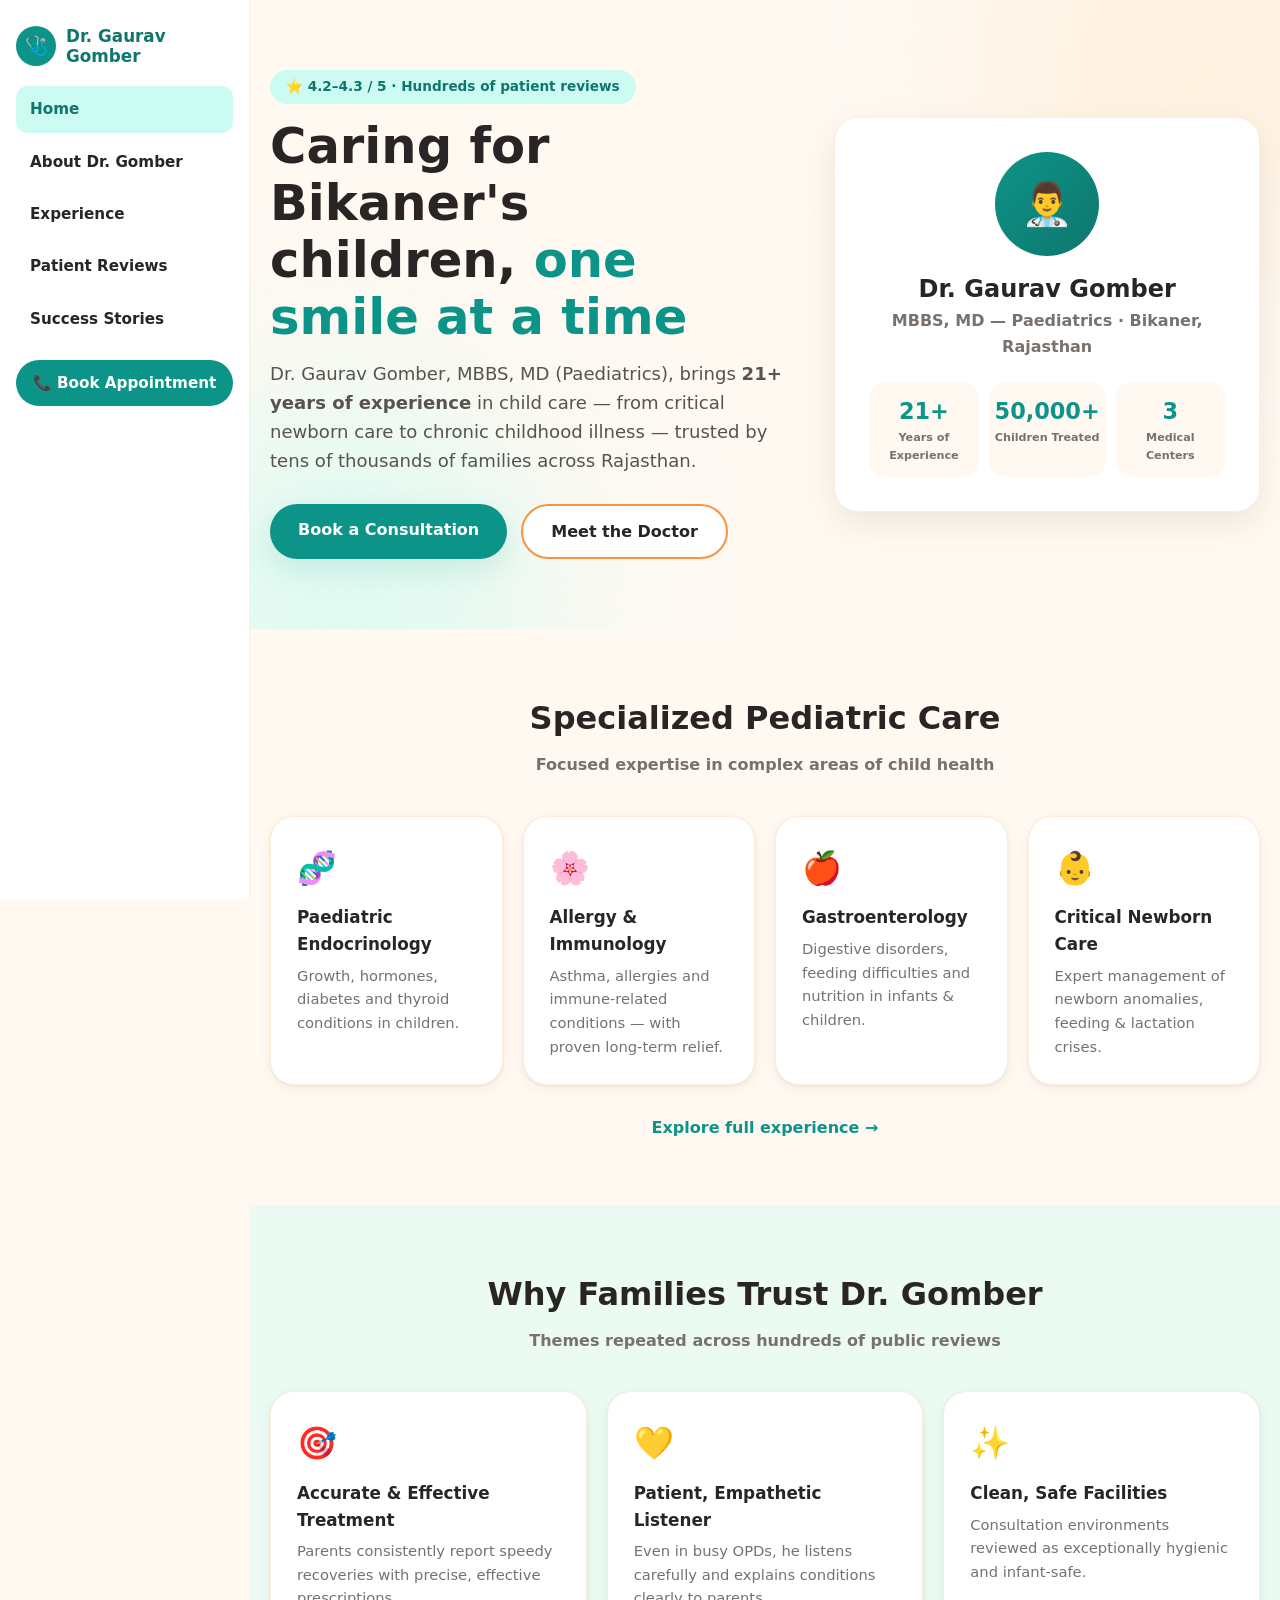
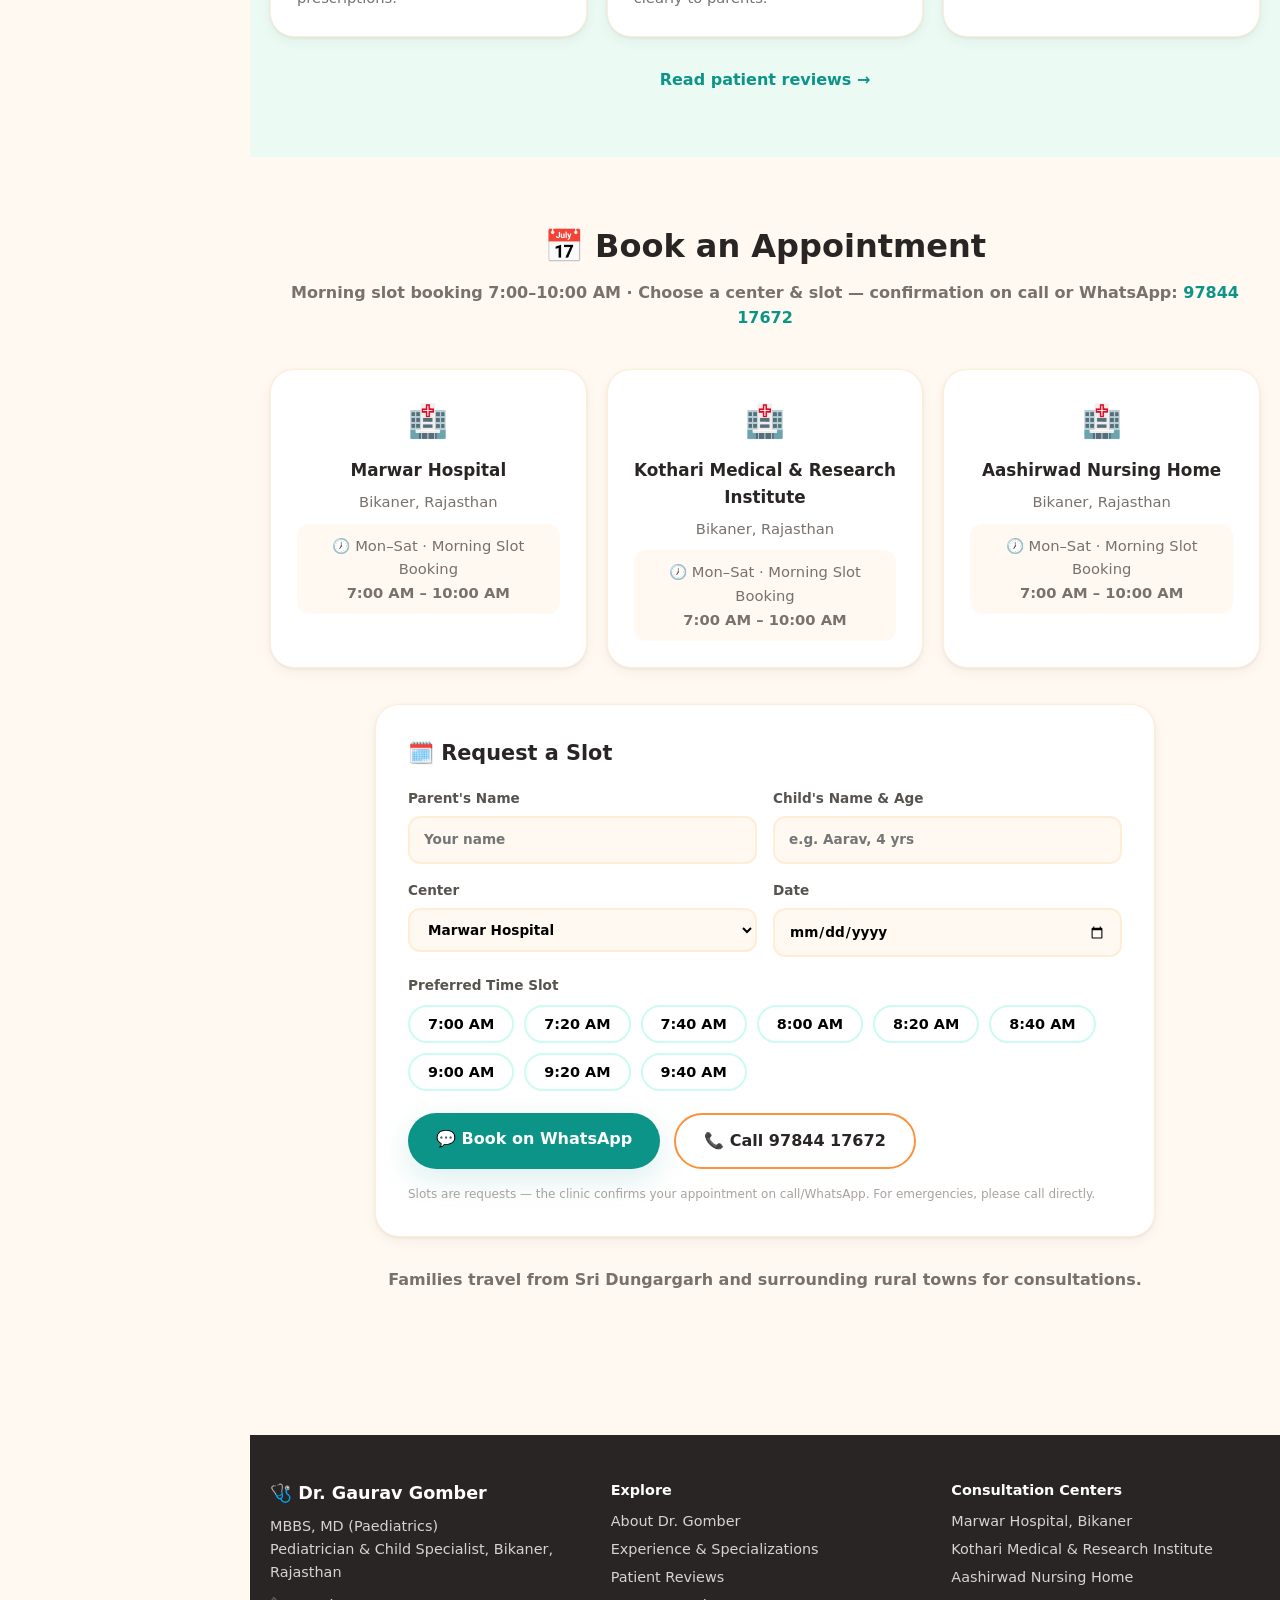
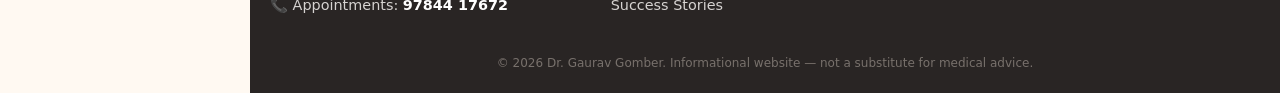
==== index.html @ 045fb01d "Add files via upload" ====
<!DOCTYPE html>
<html lang="en">
<head>
<meta charset="UTF-8">
<meta name="viewport" content="width=device-width, initial-scale=1.0">
<title>Dr. Gaurav Gomber — Pediatrician in Bikaner | MBBS, MD Paediatrics</title>
<meta name="description" content="Dr. Gaurav Gomber — trusted pediatrician in Bikaner with 21+ years of experience in child care, newborn care, pediatric endocrinology, allergy & gastroenterology.">
<style>
/* ============ Dr. Gaurav Gomber — Warm & Friendly Pediatric Theme ============ */
:root{
  --cream:#FFF9F2; --teal:#0D9488; --teal-dark:#0F766E; --teal-light:#CCFBF1;
  --peach:#FB923C; --peach-light:#FFEDD5; --ink:#292524;
  --stone-4:#A8A29E; --stone-5:#78716C; --stone-6:#57534E;
  --amber:#FBBF24; --border:#FFEDD5; --radius:24px;
  --shadow:0 1px 3px rgba(0,0,0,.06),0 4px 14px rgba(0,0,0,.05);
  --shadow-lg:0 10px 30px rgba(13,148,136,.15);
}
*{margin:0;padding:0;box-sizing:border-box}
html{scroll-behavior:smooth}
body{font-family:'Segoe UI',system-ui,-apple-system,Arial,sans-serif;background:var(--cream);color:var(--ink);line-height:1.6;-webkit-font-smoothing:antialiased}
img{max-width:100%}
a{color:inherit;text-decoration:none}
.container{max-width:1100px;margin:0 auto;padding:0 20px}

/* ---- Left Sidebar Nav ---- */
body{padding-left:250px}
.site-header{position:fixed;top:0;left:0;bottom:0;width:250px;z-index:50;background:#fff;border-right:1px solid var(--border);padding:26px 16px;overflow-y:auto}
.nav{display:flex;flex-direction:column;gap:20px}
.brand{display:flex;align-items:center;gap:10px;font-weight:800;font-size:1.05rem;color:var(--teal-dark);line-height:1.2}
.brand-icon{display:grid;place-items:center;flex:none;width:40px;height:40px;border-radius:50%;background:var(--teal);color:#fff;font-size:1.15rem}
.menu-btn{display:none;background:none;border:none;cursor:pointer;padding:8px;border-radius:10px;font-size:1.4rem;color:var(--ink)}
.menu-btn:hover{background:var(--peach-light)}
.nav-menu{display:flex;flex-direction:column;list-style:none;gap:6px;font-weight:700;font-size:.95rem}
.nav-menu a{display:block;padding:11px 14px;border-radius:12px;color:var(--ink)}
.nav-menu a:hover{background:var(--peach-light);color:var(--teal-dark)}
.nav-menu a[aria-current="page"]{background:var(--teal-light);color:var(--teal-dark)}
.nav-cta{background:var(--teal);color:#fff !important;text-align:center;border-radius:999px !important;margin-top:12px}
.nav-cta:hover{background:var(--teal-dark)}
@media(max-width:820px){
  body{padding-left:0}
  .site-header{position:sticky;top:0;left:auto;right:auto;bottom:auto;width:100%;border-right:0;border-bottom:1px solid var(--border);padding:10px 16px;overflow:visible;background:rgba(255,255,255,.97)}
  .nav{flex-direction:row;flex-wrap:wrap;align-items:center;justify-content:space-between;gap:0}
  .menu-btn{display:block}
  .nav-menu{display:none;width:100%;padding:10px 0}
  .nav-menu.open{display:flex}
}

/* ---- Hero ---- */
.hero{position:relative;overflow:hidden;padding:70px 0}
.hero::before,.hero::after{content:"";position:absolute;width:420px;height:420px;border-radius:50%;filter:blur(90px);opacity:.6;z-index:0}
.hero::before{top:-140px;right:-120px;background:var(--peach-light)}
.hero::after{bottom:-180px;left:-120px;background:var(--teal-light)}
.hero .container{position:relative;z-index:1}
.hero-grid{display:grid;grid-template-columns:1.1fr .9fr;gap:44px;align-items:center}
@media(max-width:820px){.hero-grid{grid-template-columns:1fr}.hero{padding:44px 0}}
.hero h1{font-size:clamp(2rem,5vw,3.1rem);font-weight:900;line-height:1.15;margin:14px 0}
.hero p.lead{font-size:1.13rem;color:var(--stone-6);margin-bottom:28px}
.accent{color:var(--teal)}
.badge{display:inline-block;padding:6px 16px;border-radius:999px;font-weight:700;font-size:.85rem}
.badge-teal{background:var(--teal-light);color:var(--teal-dark)}
.badge-peach{background:var(--peach-light);color:#C2540A}
.center{text-align:center}

/* ---- Buttons ---- */
.btn{display:inline-block;padding:13px 28px;border-radius:999px;font-weight:700;font-size:1rem;cursor:pointer;transition:.2s}
.btn-primary{background:var(--teal);color:#fff;box-shadow:var(--shadow-lg)}
.btn-primary:hover{background:var(--teal-dark)}
.btn-outline{background:#fff;border:2px solid var(--peach);color:var(--ink)}
.btn-outline:hover{background:var(--peach-light)}
.btn-row{display:flex;gap:14px;flex-wrap:wrap}

/* ---- Cards & Grids ---- */
.card{background:#fff;border:1px solid var(--border);border-radius:var(--radius);padding:26px;box-shadow:var(--shadow)}
.card:hover{box-shadow:0 6px 22px rgba(0,0,0,.08)}
.card .icon{font-size:2rem;margin-bottom:10px}
.card h3{font-weight:800;margin-bottom:6px;font-size:1.05rem}
.card p{font-size:.92rem;color:var(--stone-5)}
.grid{display:grid;gap:20px}
.grid-2{grid-template-columns:repeat(2,1fr)}
.grid-3{grid-template-columns:repeat(3,1fr)}
.grid-4{grid-template-columns:repeat(4,1fr)}
@media(max-width:900px){.grid-4{grid-template-columns:repeat(2,1fr)}.grid-3{grid-template-columns:1fr}.grid-2{grid-template-columns:1fr}}
@media(max-width:520px){.grid-4{grid-template-columns:1fr}}

/* ---- Sections ---- */
.section{padding:64px 0}
.section-alt{background:rgba(204,251,241,.4)}
.section h2{font-size:2rem;font-weight:900;text-align:center;margin-bottom:8px}
.section .sub{text-align:center;color:var(--stone-5);font-weight:600;margin-bottom:38px}
.link-more{display:block;text-align:center;margin-top:30px;font-weight:700;color:var(--teal)}
.link-more:hover{text-decoration:underline}

/* ---- Stats ---- */
.stats{display:grid;grid-template-columns:repeat(4,1fr);gap:16px;text-align:center}
@media(max-width:700px){.stats{grid-template-columns:repeat(2,1fr)}}
.stat{background:#fff;border:1px solid var(--border);border-radius:var(--radius);padding:22px;box-shadow:var(--shadow)}
.stat .num{font-size:1.9rem;font-weight:900;color:var(--teal)}
.stat .lbl{font-size:.82rem;font-weight:700;color:var(--stone-5);margin-top:4px}

/* ---- Profile card ---- */
.profile-card{background:#fff;border-radius:var(--radius);border:1px solid var(--border);box-shadow:0 12px 34px rgba(0,0,0,.08);padding:34px}
.avatar{width:104px;height:104px;border-radius:50%;background:linear-gradient(135deg,var(--teal),var(--teal-dark));display:grid;place-items:center;font-size:2.6rem;color:#fff;margin:0 auto 14px}
.profile-card h2,.profile-card h3{text-align:center;font-weight:800}
.profile-sub{text-align:center;color:var(--stone-5);font-weight:600;margin-bottom:22px}
.mini-stats{display:grid;grid-template-columns:repeat(3,1fr);gap:10px;text-align:center}
.mini-stats>div{background:var(--cream);border-radius:16px;padding:12px 6px}
.mini-stats .num{font-size:1.4rem;font-weight:900;color:var(--teal)}
.mini-stats .lbl{font-size:.7rem;font-weight:700;color:var(--stone-5)}
.fact-list{list-style:none;font-size:.92rem}
.fact-list li{display:flex;gap:10px;margin-bottom:12px}

/* ---- Timeline ---- */
.timeline{list-style:none;position:relative;margin-left:18px;border-left:4px solid var(--teal-light)}
.timeline li{position:relative;padding:0 0 36px 34px}
.timeline li:last-child{padding-bottom:0}
.tl-dot{position:absolute;left:-20px;top:0;width:36px;height:36px;border-radius:50%;background:var(--teal);color:#fff;display:grid;place-items:center;font-size:.95rem}
.timeline h3{font-weight:800;font-size:1.1rem;margin-bottom:4px}
.timeline p{color:var(--stone-6);font-size:.95rem}

/* ---- Reviews ---- */
.rating-box{display:inline-block;background:#fff;border:1px solid var(--border);border-radius:var(--radius);box-shadow:0 12px 34px rgba(0,0,0,.08);padding:34px 48px}
.rating-box .big{font-size:3.6rem;font-weight:900;color:var(--teal);line-height:1}
.stars{color:var(--amber);font-size:1.5rem;letter-spacing:3px;margin:8px 0}
.stars .off{color:#D6D3D1}
blockquote.review{background:#fff;border-radius:var(--radius);box-shadow:var(--shadow);padding:24px;display:flex;flex-direction:column;border:1px solid var(--border)}
blockquote.review .stars{font-size:1rem;margin:0 0 8px}
blockquote.review p{font-size:.92rem;color:var(--stone-6);flex:1}
blockquote.review footer{margin-top:14px;font-size:.85rem;font-weight:700;color:var(--stone-5)}
.note{font-size:.75rem;color:var(--stone-4);text-align:center;margin-top:26px}

/* ---- Story cards ---- */
.story{background:#fff;border:1px solid var(--border);border-radius:var(--radius);box-shadow:var(--shadow);overflow:hidden;display:grid;grid-template-columns:1fr 2fr;margin-bottom:28px}
.story.flip{grid-template-columns:2fr 1fr}
@media(max-width:760px){.story,.story.flip{grid-template-columns:1fr}}
.story-visual{display:grid;place-items:center;padding:36px;text-align:center;font-weight:900}
.story-visual .big-icon{font-size:3.6rem;display:block;margin-bottom:8px}
.bg-teal-soft{background:rgba(204,251,241,.65);color:var(--teal-dark)}
.bg-peach-soft{background:var(--peach-light);color:#C2540A}
.story-body{padding:32px}
.story-body h2{font-size:1.5rem;font-weight:900;margin-bottom:12px;text-align:left}
.story-body p{color:var(--stone-6);margin-bottom:14px}
.outcome{background:var(--cream);border-radius:16px;padding:14px 18px;font-size:.9rem;font-weight:700;color:var(--teal-dark);margin-bottom:0}

/* ---- Prose blocks (About) ---- */
.prose-card{background:#fff;border:1px solid var(--border);border-radius:var(--radius);box-shadow:var(--shadow);padding:32px;margin-bottom:22px}
.prose-card h3{font-size:1.4rem;font-weight:900;margin-bottom:10px}
.prose-card p{color:var(--stone-6);margin-bottom:10px}
.prose-card p:last-child{margin-bottom:0}
.about-grid{display:grid;grid-template-columns:1fr 2fr;gap:30px;align-items:start}
@media(max-width:820px){.about-grid{grid-template-columns:1fr}}

/* ---- Footer ---- */
.site-footer{background:var(--ink);color:#D6D3D1;padding:44px 0 20px;margin-top:40px}
.footer-grid{display:grid;grid-template-columns:repeat(3,1fr);gap:32px;font-size:.9rem}
@media(max-width:760px){.footer-grid{grid-template-columns:1fr}}
.site-footer .ft-title{font-weight:800;color:#fff;font-size:1.1rem;margin-bottom:8px}
.site-footer .ft-head{font-weight:700;color:#fff;margin-bottom:8px}
.site-footer ul{list-style:none}
.site-footer li{margin-bottom:5px}
.site-footer a:hover{color:#fff}
.copyright{text-align:center;color:#78716C;font-size:.75rem;margin-top:32px}


/* ---- Booking ---- */
.booking-box{background:#fff;border:1px solid var(--border);border-radius:var(--radius);box-shadow:var(--shadow);padding:32px;max-width:780px;margin:0 auto}
.booking-box h3{font-size:1.3rem;font-weight:900;margin-bottom:18px}
.form-grid{display:grid;grid-template-columns:1fr 1fr;gap:16px}
@media(max-width:600px){.form-grid{grid-template-columns:1fr}}
.form-grid label{font-weight:700;font-size:.85rem;color:var(--stone-6);display:flex;flex-direction:column;gap:6px}
.form-grid input,.form-grid select{padding:11px 14px;border:2px solid var(--border);border-radius:12px;font:inherit;background:var(--cream)}
.form-grid input:focus,.form-grid select:focus{outline:none;border-color:var(--teal)}
.slot-label{font-weight:700;font-size:.85rem;color:var(--stone-6);margin:18px 0 8px}
.slot-chips{display:flex;flex-wrap:wrap;gap:10px}
.chip{padding:9px 18px;border-radius:999px;border:2px solid var(--teal-light);background:#fff;font-weight:700;cursor:pointer;font-family:inherit;font-size:.9rem}
.chip:hover{border-color:var(--teal)}
.chip.on{background:var(--teal);border-color:var(--teal);color:#fff}
.slot-times{margin-top:10px;background:var(--cream);border-radius:12px;padding:10px;font-size:.85rem}
</style>
</head>
<body>

<header class="site-header">
  <nav class="nav" aria-label="Main navigation">
    <a href="index.html" class="brand"><span class="brand-icon" aria-hidden="true">🩺</span>Dr. Gaurav Gomber</a>
    <button id="menuBtn" class="menu-btn" aria-label="Toggle menu" aria-expanded="false" aria-controls="navMenu">☰</button>
    <ul id="navMenu" class="nav-menu">
      <li><a href="index.html" aria-current="page">Home</a></li>
      <li><a href="about.html">About Dr. Gomber</a></li>
      <li><a href="experience.html">Experience</a></li>
      <li><a href="reviews.html">Patient Reviews</a></li>
      <li><a href="stories.html">Success Stories</a></li>
      <li><a href="#visit" class="nav-cta">📞 Book Appointment</a></li>
    </ul>
  </nav>
</header>

<section class="hero">
  <div class="container hero-grid">
    <div>
      <span class="badge badge-teal">⭐ 4.2–4.3 / 5 · Hundreds of patient reviews</span>
      <h1>Caring for Bikaner's children, <span class="accent">one smile at a time</span></h1>
      <p class="lead">Dr. Gaurav Gomber, MBBS, MD (Paediatrics), brings <strong>21+ years of experience</strong> in child care — from critical newborn care to chronic childhood illness — trusted by tens of thousands of families across Rajasthan.</p>
      <div class="btn-row">
        <a href="#visit" class="btn btn-primary">Book a Consultation</a>
        <a href="about.html" class="btn btn-outline">Meet the Doctor</a>
      </div>
    </div>
    <div class="profile-card">
      <div class="avatar" role="img" aria-label="Doctor icon">👨‍⚕️</div>
      <h2>Dr. Gaurav Gomber</h2>
      <p class="profile-sub">MBBS, MD — Paediatrics · Bikaner, Rajasthan</p>
      <div class="mini-stats">
        <div><div class="num">21+</div><div class="lbl">Years of Experience</div></div>
        <div><div class="num">50,000+</div><div class="lbl">Children Treated</div></div>
        <div><div class="num">3</div><div class="lbl">Medical Centers</div></div>
      </div>
    </div>
  </div>
</section>

<section class="section">
  <div class="container">
    <h2>Specialized Pediatric Care</h2>
    <p class="sub">Focused expertise in complex areas of child health</p>
    <div class="grid grid-4">
      <article class="card"><div class="icon" aria-hidden="true">🧬</div><h3>Paediatric Endocrinology</h3><p>Growth, hormones, diabetes and thyroid conditions in children.</p></article>
      <article class="card"><div class="icon" aria-hidden="true">🌸</div><h3>Allergy & Immunology</h3><p>Asthma, allergies and immune-related conditions — with proven long-term relief.</p></article>
      <article class="card"><div class="icon" aria-hidden="true">🍎</div><h3>Gastroenterology</h3><p>Digestive disorders, feeding difficulties and nutrition in infants & children.</p></article>
      <article class="card"><div class="icon" aria-hidden="true">👶</div><h3>Critical Newborn Care</h3><p>Expert management of newborn anomalies, feeding & lactation crises.</p></article>
    </div>
    <a href="experience.html" class="link-more">Explore full experience →</a>
  </div>
</section>

<section class="section section-alt">
  <div class="container">
    <h2>Why Families Trust Dr. Gomber</h2>
    <p class="sub">Themes repeated across hundreds of public reviews</p>
    <div class="grid grid-3">
      <div class="card"><div class="icon" aria-hidden="true">🎯</div><h3>Accurate & Effective Treatment</h3><p>Parents consistently report speedy recoveries with precise, effective prescriptions.</p></div>
      <div class="card"><div class="icon" aria-hidden="true">💛</div><h3>Patient, Empathetic Listener</h3><p>Even in busy OPDs, he listens carefully and explains conditions clearly to parents.</p></div>
      <div class="card"><div class="icon" aria-hidden="true">✨</div><h3>Clean, Safe Facilities</h3><p>Consultation environments reviewed as exceptionally hygienic and infant-safe.</p></div>
    </div>
    <a href="reviews.html" class="link-more">Read patient reviews →</a>
  </div>
</section>

<section id="visit" class="section">
  <div class="container">
    <h2>📅 Book an Appointment</h2>
    <p class="sub">Morning slot booking 7:00–10:00 AM · Choose a center & slot — confirmation on call or WhatsApp: <a href="tel:+919784417672" style="color:var(--teal);font-weight:800">97844 17672</a></p>

    <div class="grid grid-3" style="margin-bottom:36px">
      <article class="card center">
        <div class="icon" aria-hidden="true">🏥</div>
        <h3>Marwar Hospital</h3>
        <p>Bikaner, Rajasthan</p>
        <p class="slot-times">🕖 Mon–Sat · Morning Slot Booking<br><strong>7:00 AM – 10:00 AM</strong></p>
      </article>
      <article class="card center">
        <div class="icon" aria-hidden="true">🏥</div>
        <h3>Kothari Medical & Research Institute</h3>
        <p>Bikaner, Rajasthan</p>
        <p class="slot-times">🕖 Mon–Sat · Morning Slot Booking<br><strong>7:00 AM – 10:00 AM</strong></p>
      </article>
      <article class="card center">
        <div class="icon" aria-hidden="true">🏥</div>
        <h3>Aashirwad Nursing Home</h3>
        <p>Bikaner, Rajasthan</p>
        <p class="slot-times">🕖 Mon–Sat · Morning Slot Booking<br><strong>7:00 AM – 10:00 AM</strong></p>
      </article>
    </div>

    <div class="booking-box">
      <h3>🗓️ Request a Slot</h3>
      <form id="bookForm" onsubmit="return false">
        <div class="form-grid">
          <label>Parent's Name<input type="text" id="bName" placeholder="Your name" autocomplete="name"></label>
          <label>Child's Name & Age<input type="text" id="bChild" placeholder="e.g. Aarav, 4 yrs"></label>
          <label>Center
            <select id="bCenter">
              <option>Marwar Hospital</option>
              <option>Kothari Medical & Research Institute</option>
              <option>Aashirwad Nursing Home</option>
            </select>
          </label>
          <label>Date<input type="date" id="bDate"></label>
        </div>
        <p class="slot-label">Preferred Time Slot</p>
        <div id="slotWrap" class="slot-chips" role="group" aria-label="Available time slots"></div>
        <div class="btn-row" style="margin-top:22px">
          <a id="waBtn" class="btn btn-primary" href="https://wa.me/919784417672" target="_blank" rel="noopener">💬 Book on WhatsApp</a>
          <a class="btn btn-outline" href="tel:+919784417672">📞 Call 97844 17672</a>
        </div>
        <p class="note" style="text-align:left;margin-top:16px">Slots are requests — the clinic confirms your appointment on call/WhatsApp. For emergencies, please call directly.</p>
      </form>
    </div>

    <p class="sub" style="margin-top:30px">Families travel from Sri Dungargarh and surrounding rural towns for consultations.</p>
  </div>
</section>

<footer class="site-footer">
  <div class="container footer-grid">
    <div>
      <p class="ft-title">🩺 Dr. Gaurav Gomber</p>
      <p>MBBS, MD (Paediatrics)<br>Pediatrician & Child Specialist, Bikaner, Rajasthan</p>
      <p style="margin-top:10px">📞 Appointments: <a href="tel:+919784417672" style="color:#fff;font-weight:700">97844 17672</a></p>
    </div>
    <nav aria-label="Footer">
      <p class="ft-head">Explore</p>
      <ul>
        <li><a href="about.html">About Dr. Gomber</a></li>
        <li><a href="experience.html">Experience & Specializations</a></li>
        <li><a href="reviews.html">Patient Reviews</a></li>
        <li><a href="stories.html">Success Stories</a></li>
      </ul>
    </nav>
    <div>
      <p class="ft-head">Consultation Centers</p>
      <ul>
        <li>Marwar Hospital, Bikaner</li>
        <li>Kothari Medical & Research Institute</li>
        <li>Aashirwad Nursing Home</li>
      </ul>
    </div>
  </div>
  <p class="copyright">© 2026 Dr. Gaurav Gomber. Informational website — not a substitute for medical advice.</p>
</footer>

<script>
var btn=document.getElementById('menuBtn'),menu=document.getElementById('navMenu');
btn.addEventListener('click',function(){var open=menu.classList.toggle('open');btn.setAttribute('aria-expanded',open);});
</script>
<script>
var SLOTS={
 'Marwar Hospital':['7:00 AM','7:20 AM','7:40 AM','8:00 AM','8:20 AM','8:40 AM','9:00 AM','9:20 AM','9:40 AM'],
 'Kothari Medical & Research Institute':['7:00 AM','7:20 AM','7:40 AM','8:00 AM','8:20 AM','8:40 AM','9:00 AM','9:20 AM','9:40 AM'],
 'Aashirwad Nursing Home':['7:00 AM','7:20 AM','7:40 AM','8:00 AM','8:20 AM','8:40 AM','9:00 AM','9:20 AM','9:40 AM']
};
var selSlot='';
function renderSlots(){
  var c=document.getElementById('bCenter').value,w=document.getElementById('slotWrap');
  w.innerHTML='';selSlot='';
  SLOTS[c].forEach(function(t){
    var b=document.createElement('button');b.type='button';b.className='chip';b.textContent=t;
    b.onclick=function(){selSlot=t;Array.prototype.forEach.call(w.children,function(x){x.classList.remove('on')});b.classList.add('on');updWA();};
    w.appendChild(b);
  });
  updWA();
}
function updWA(){
  var n=document.getElementById('bName').value||'-',ch=document.getElementById('bChild').value||'-',
      c=document.getElementById('bCenter').value,d=document.getElementById('bDate').value||'-';
  var msg='Namaste, I want to book an appointment with Dr. Gaurav Gomber.\nParent: '+n+'\nChild: '+ch+'\nCenter: '+c+'\nDate: '+d+'\nPreferred Slot: '+(selSlot||'-');
  document.getElementById('waBtn').href='https://wa.me/919784417672?text='+encodeURIComponent(msg);
}
['bName','bChild','bDate'].forEach(function(i){document.getElementById(i).addEventListener('input',updWA)});
document.getElementById('bCenter').addEventListener('change',renderSlots);
document.getElementById('bDate').min=new Date().toISOString().split('T')[0];
renderSlots();
</script>
</body>
</html>
                                                                                                                                                                                                                                                                                                                                                                                                                                                                                                                                                                                                                                                                                                                                                                                                                                                                                                                                                                                                                                                                                                                                                                                                                                                                                                                                                                                                                                                                                                                                                                                                                                                                                                                                                                                                                                                                                                                                                                                                                                                                                                                                                                                                                                                                                                                                                                                                                                                                                                                                                                                                                                                                                                                                                                                                                                                                                                                                                                                                                                                                                                                                                                                                                                                                                                                                                                                                                                                                                                                                                                                                                                                                                                                                                                                                                                                                                                                                                                                                                                                                                                                                                                                                                                                                                                                                                                                                                                                                                                                                                                                                                                                                                                                                                                                                                                                                                                                                                                                                                                                                                                                                                                 
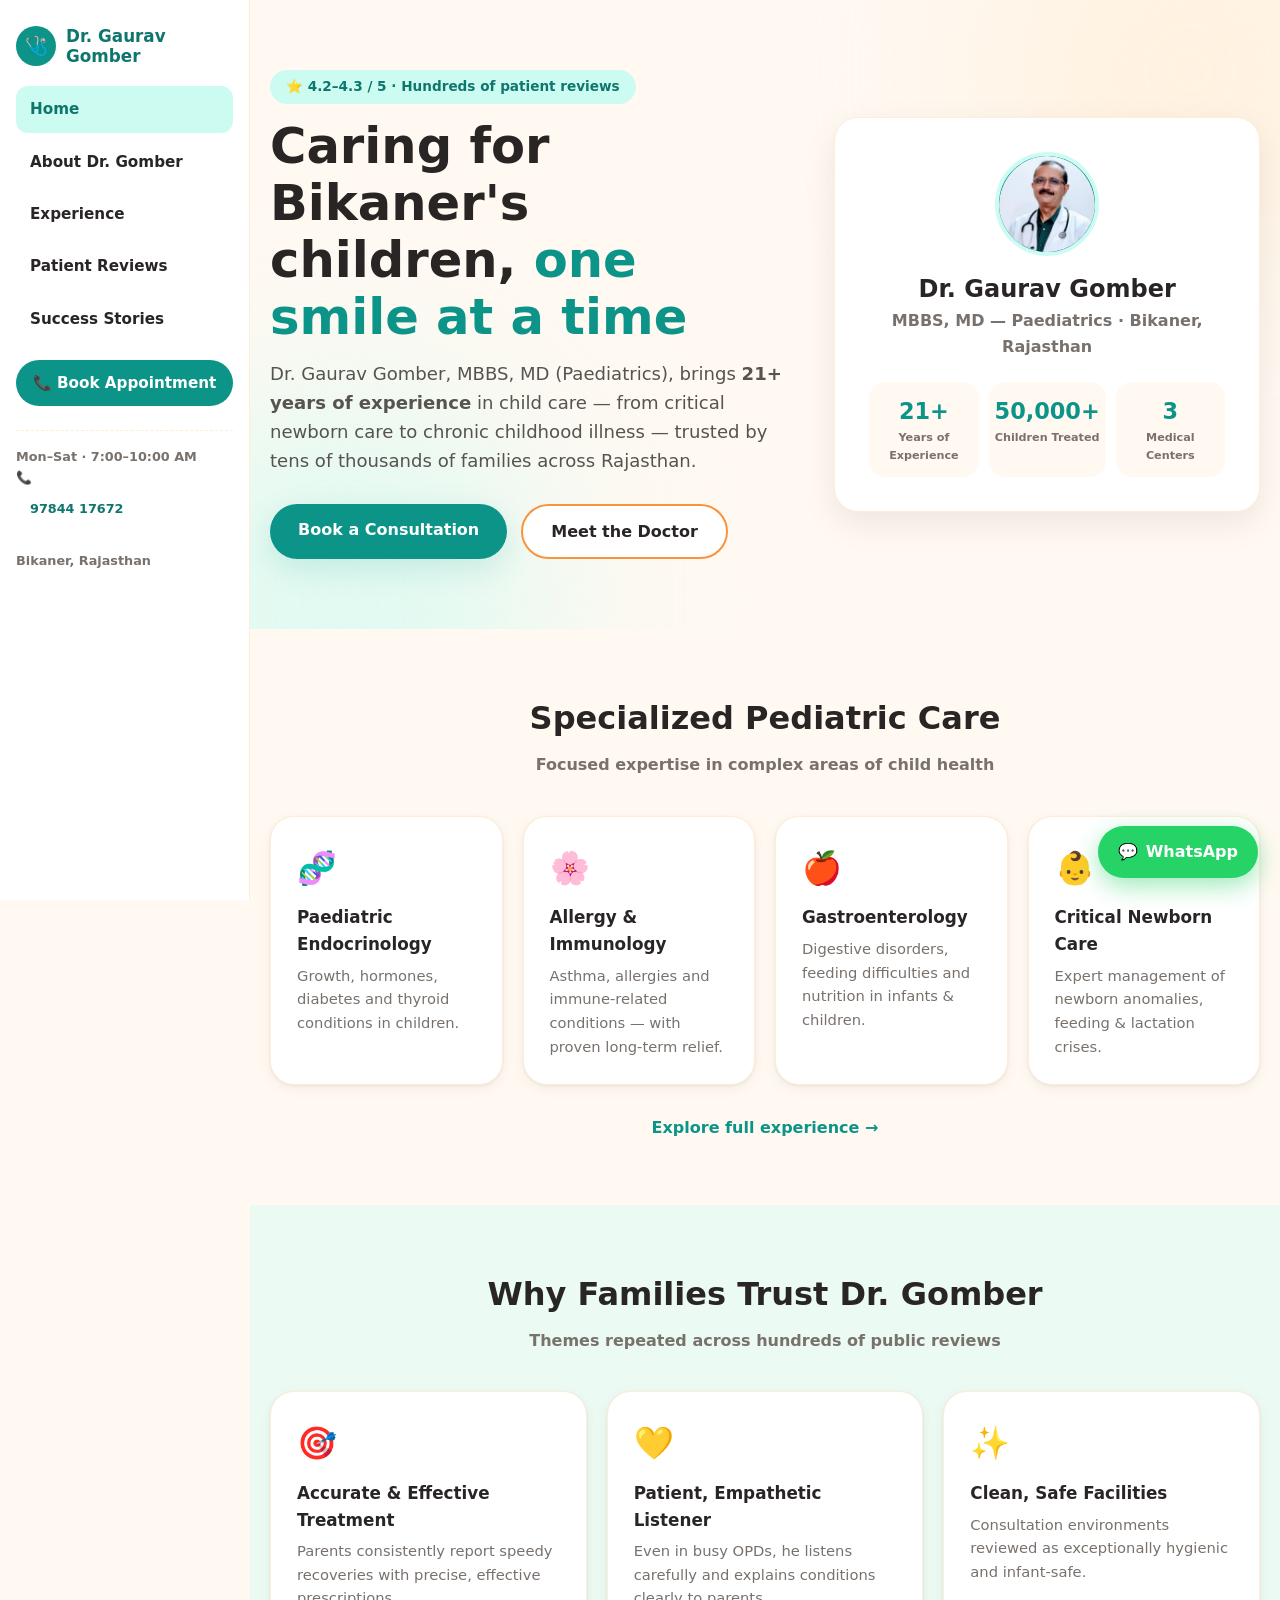
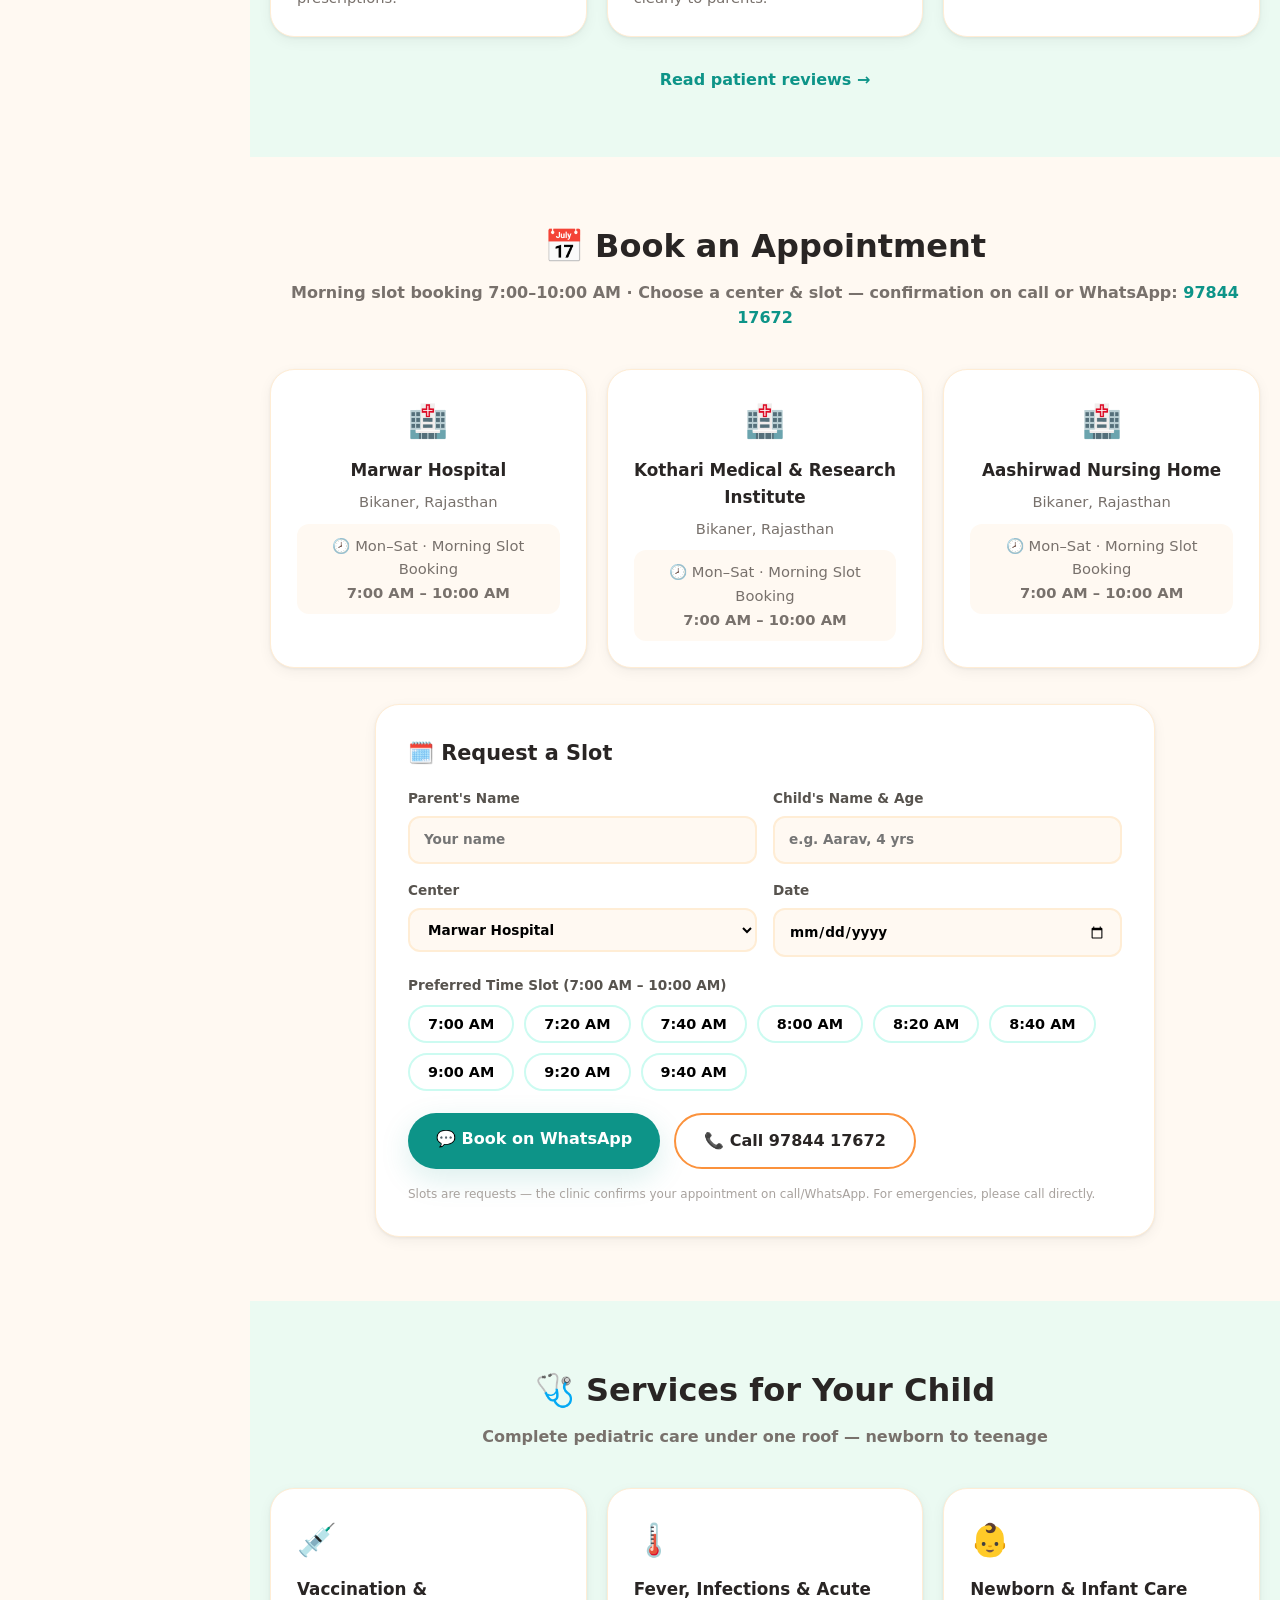
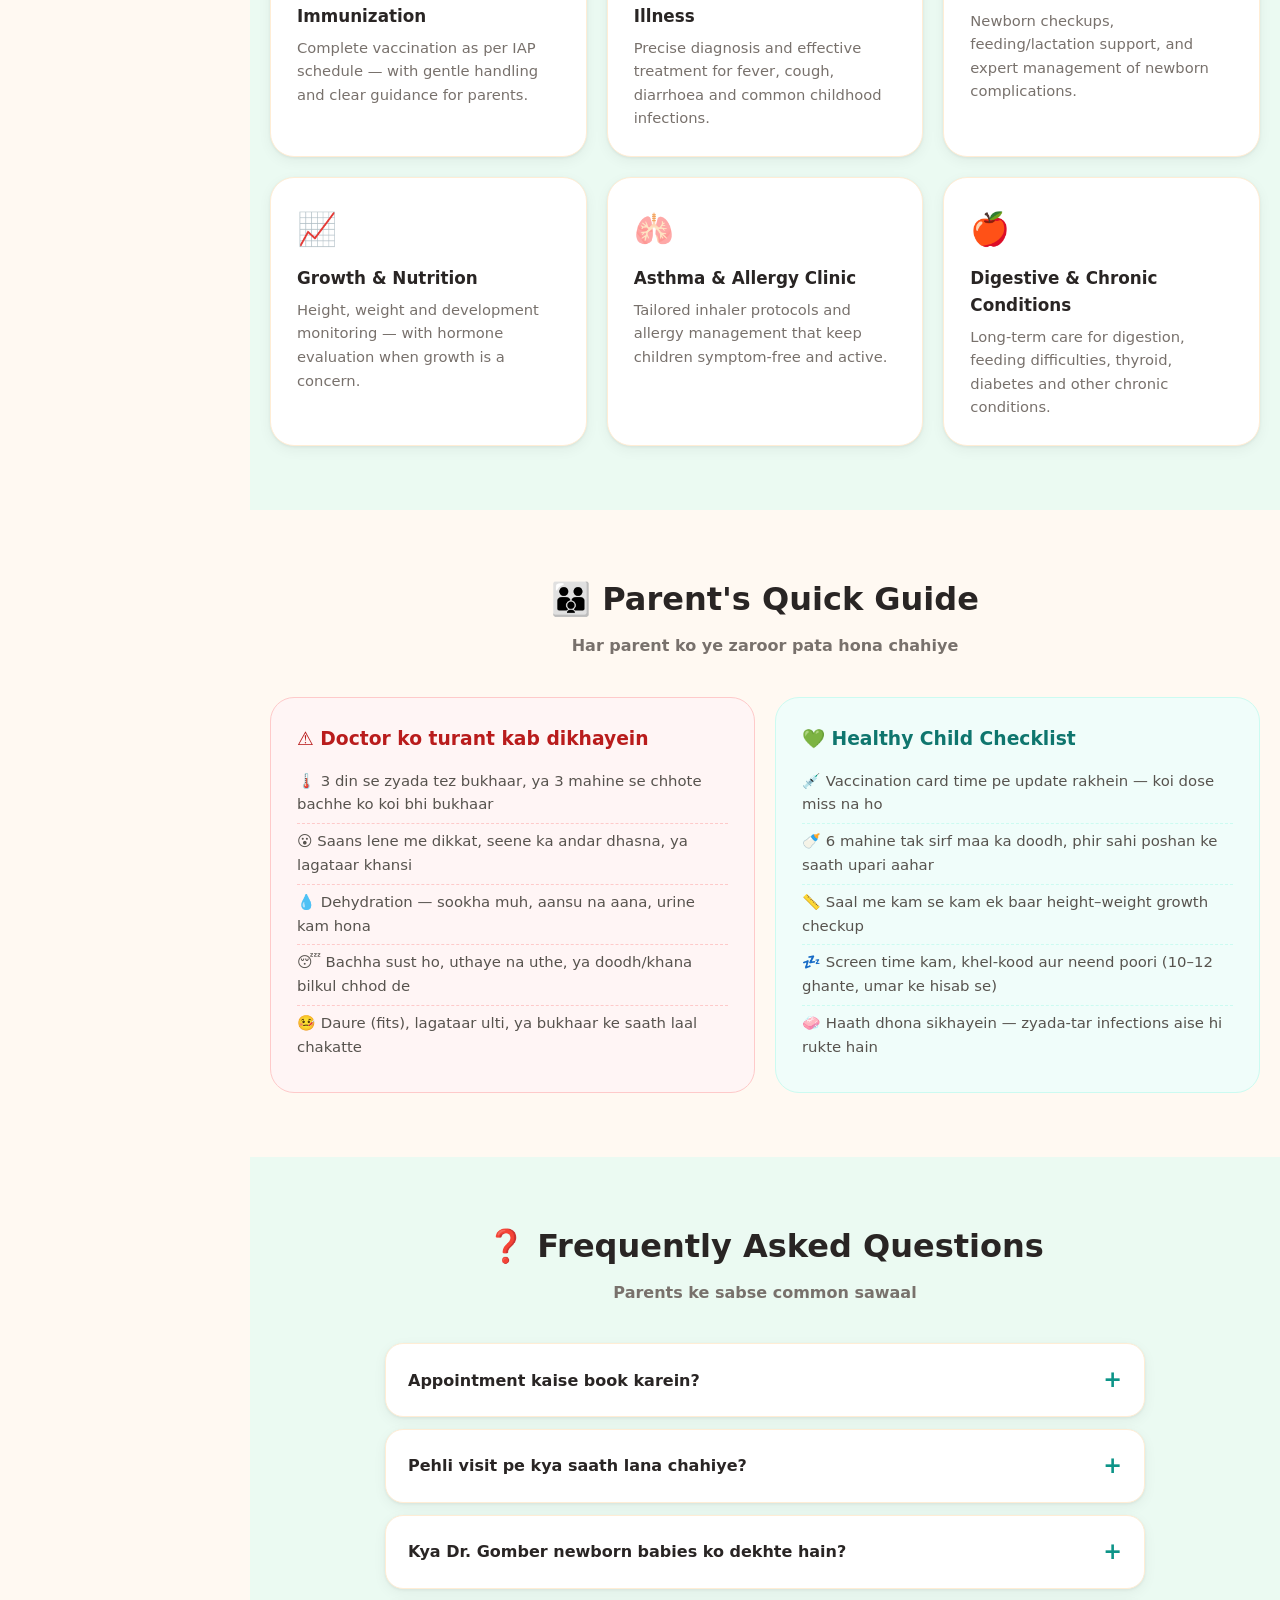
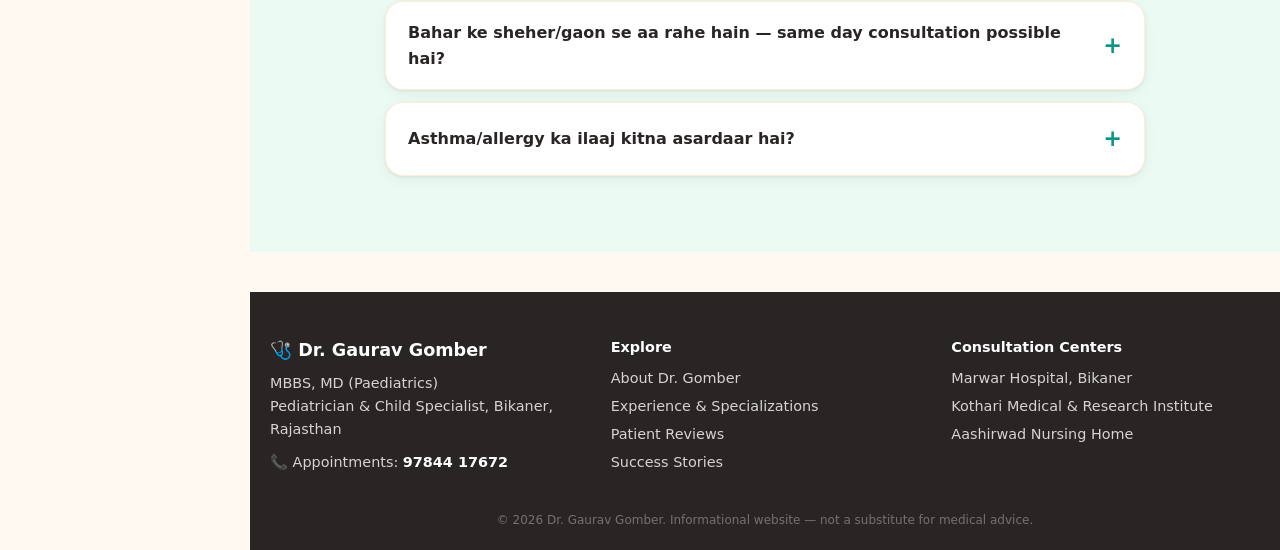
==== commit 01cbd056: "Update site: doctor photo, services, FAQ, booking 7-10 AM" ====
--- a/index.html
+++ b/index.html
@@ -4,7 +4,10 @@
 <meta charset="UTF-8">
 <meta name="viewport" content="width=device-width, initial-scale=1.0">
 <title>Dr. Gaurav Gomber — Pediatrician in Bikaner | MBBS, MD Paediatrics</title>
-<meta name="description" content="Dr. Gaurav Gomber — trusted pediatrician in Bikaner with 21+ years of experience in child care, newborn care, pediatric endocrinology, allergy & gastroenterology.">
+<meta name="description" content="Dr. Gaurav Gomber — trusted pediatrician in Bikaner with 21+ years of experience. Book morning appointment slots (7–10 AM). Call 9784417672.">
+<script type="application/ld+json">
+{"@context":"https://schema.org","@type":"Physician","name":"Dr. Gaurav Gomber","medicalSpecialty":["Pediatric"],"description":"Pediatrician & child specialist in Bikaner with 21+ years of experience. MBBS, MD (Paediatrics).","telephone":"+91-9784417672","address":{"@type":"PostalAddress","addressLocality":"Bikaner","addressRegion":"Rajasthan","addressCountry":"IN"},"aggregateRating":{"@type":"AggregateRating","ratingValue":"4.3","bestRating":"5","ratingCount":"300"}}
+</script>
 <style>
 /* ============ Dr. Gaurav Gomber — Warm & Friendly Pediatric Theme ============ */
 :root{
@@ -36,6 +39,8 @@
 .nav-menu a[aria-current="page"]{background:var(--teal-light);color:var(--teal-dark)}
 .nav-cta{background:var(--teal);color:#fff !important;text-align:center;border-radius:999px !important;margin-top:12px}
 .nav-cta:hover{background:var(--teal-dark)}
+.sidebar-contact{margin-top:18px;padding-top:16px;border-top:1px dashed var(--border);font-size:.8rem;color:var(--stone-5);font-weight:600}
+.sidebar-contact a{color:var(--teal-dark);font-weight:800}
 @media(max-width:820px){
   body{padding-left:0}
   .site-header{position:sticky;top:0;left:auto;right:auto;bottom:auto;width:100%;border-right:0;border-bottom:1px solid var(--border);padding:10px 16px;overflow:visible;background:rgba(255,255,255,.97)}
@@ -43,6 +48,7 @@
   .menu-btn{display:block}
   .nav-menu{display:none;width:100%;padding:10px 0}
   .nav-menu.open{display:flex}
+  .sidebar-contact{display:none}
 }
 
 /* ---- Hero ---- */
@@ -62,7 +68,7 @@
 .center{text-align:center}
 
 /* ---- Buttons ---- */
-.btn{display:inline-block;padding:13px 28px;border-radius:999px;font-weight:700;font-size:1rem;cursor:pointer;transition:.2s}
+.btn{display:inline-block;padding:13px 28px;border-radius:999px;font-weight:700;font-size:1rem;cursor:pointer;transition:.2s;border:none;font-family:inherit}
 .btn-primary{background:var(--teal);color:#fff;box-shadow:var(--shadow-lg)}
 .btn-primary:hover{background:var(--teal-dark)}
 .btn-outline{background:#fff;border:2px solid var(--peach);color:var(--ink)}
@@ -99,7 +105,8 @@
 
 /* ---- Profile card ---- */
 .profile-card{background:#fff;border-radius:var(--radius);border:1px solid var(--border);box-shadow:0 12px 34px rgba(0,0,0,.08);padding:34px}
-.avatar{width:104px;height:104px;border-radius:50%;background:linear-gradient(135deg,var(--teal),var(--teal-dark));display:grid;place-items:center;font-size:2.6rem;color:#fff;margin:0 auto 14px}
+.avatar{width:104px;height:104px;border-radius:50%;background:linear-gradient(135deg,var(--teal),var(--teal-dark));display:grid;place-items:center;font-size:2.6rem;color:#fff;margin:0 auto 14px;overflow:hidden;border:4px solid var(--teal-light)}
+.avatar img{width:100%;height:100%;object-fit:cover;border-radius:50%}
 .profile-card h2,.profile-card h3{text-align:center;font-weight:800}
 .profile-sub{text-align:center;color:var(--stone-5);font-weight:600;margin-bottom:22px}
 .mini-stats{display:grid;grid-template-columns:repeat(3,1fr);gap:10px;text-align:center}
@@ -141,7 +148,7 @@
 .story-body p{color:var(--stone-6);margin-bottom:14px}
 .outcome{background:var(--cream);border-radius:16px;padding:14px 18px;font-size:.9rem;font-weight:700;color:var(--teal-dark);margin-bottom:0}
 
-/* ---- Prose blocks (About) ---- */
+/* ---- Prose blocks ---- */
 .prose-card{background:#fff;border:1px solid var(--border);border-radius:var(--radius);box-shadow:var(--shadow);padding:32px;margin-bottom:22px}
 .prose-card h3{font-size:1.4rem;font-weight:900;margin-bottom:10px}
 .prose-card p{color:var(--stone-6);margin-bottom:10px}
@@ -159,7 +166,6 @@
 .site-footer li{margin-bottom:5px}
 .site-footer a:hover{color:#fff}
 .copyright{text-align:center;color:#78716C;font-size:.75rem;margin-top:32px}
-
 
 /* ---- Booking ---- */
 .booking-box{background:#fff;border:1px solid var(--border);border-radius:var(--radius);box-shadow:var(--shadow);padding:32px;max-width:780px;margin:0 auto}
@@ -175,21 +181,52 @@
 .chip:hover{border-color:var(--teal)}
 .chip.on{background:var(--teal);border-color:var(--teal);color:#fff}
 .slot-times{margin-top:10px;background:var(--cream);border-radius:12px;padding:10px;font-size:.85rem}
+
+/* ---- Floating WhatsApp ---- */
+.fab-wa{position:fixed;right:22px;bottom:22px;z-index:60;display:flex;align-items:center;gap:8px;background:#25D366;color:#fff;font-weight:800;padding:13px 20px;border-radius:999px;box-shadow:0 8px 24px rgba(37,211,102,.45);transition:.2s}
+.fab-wa:hover{transform:scale(1.06)}
+@media(max-width:600px){.fab-wa span{display:none}.fab-wa{padding:14px}}
+
+/* ---- FAQ ---- */
+.faq{max-width:760px;margin:0 auto}
+.faq details{background:#fff;border:1px solid var(--border);border-radius:18px;padding:18px 22px;margin-bottom:12px;box-shadow:var(--shadow)}
+.faq summary{font-weight:800;cursor:pointer;list-style:none;display:flex;justify-content:space-between;align-items:center;gap:10px}
+.faq summary::after{content:"+";font-size:1.4rem;color:var(--teal);font-weight:900}
+.faq details[open] summary::after{content:"\2212"}
+.faq details p{margin-top:10px;color:var(--stone-6);font-size:.95rem}
+
+/* ---- Guide cards ---- */
+.alert-card{background:#FFF5F5;border:1px solid #FECACA;border-radius:var(--radius);padding:26px}
+.alert-card h3{color:#B91C1C;font-weight:900;margin-bottom:10px}
+.alert-card ul,.tip-card ul{list-style:none;font-size:.93rem;color:var(--stone-6)}
+.alert-card li{padding:6px 0;border-bottom:1px dashed #FECACA}
+.alert-card li:last-child{border:0}
+.tip-card{background:#F0FDFA;border:1px solid var(--teal-light);border-radius:var(--radius);padding:26px}
+.tip-card h3{color:var(--teal-dark);font-weight:900;margin-bottom:10px}
+.tip-card li{padding:6px 0;border-bottom:1px dashed var(--teal-light)}
+.tip-card li:last-child{border:0}
+
+/* ---- Reveal animation ---- */
+@media(prefers-reduced-motion:no-preference){
+.reveal{opacity:0;transform:translateY(22px);transition:opacity .6s ease,transform .6s ease}
+.reveal.in{opacity:1;transform:none}
+}
 </style>
 </head>
 <body>
 
 <header class="site-header">
   <nav class="nav" aria-label="Main navigation">
-    <a href="index.html" class="brand"><span class="brand-icon" aria-hidden="true">🩺</span>Dr. Gaurav Gomber</a>
-    <button id="menuBtn" class="menu-btn" aria-label="Toggle menu" aria-expanded="false" aria-controls="navMenu">☰</button>
+    <a href="index.html" class="brand"><span class="brand-icon" aria-hidden="true">&#129658;</span>Dr. Gaurav Gomber</a>
+    <button id="menuBtn" class="menu-btn" aria-label="Toggle menu" aria-expanded="false" aria-controls="navMenu">&#9776;</button>
     <ul id="navMenu" class="nav-menu">
       <li><a href="index.html" aria-current="page">Home</a></li>
       <li><a href="about.html">About Dr. Gomber</a></li>
       <li><a href="experience.html">Experience</a></li>
       <li><a href="reviews.html">Patient Reviews</a></li>
       <li><a href="stories.html">Success Stories</a></li>
-      <li><a href="#visit" class="nav-cta">📞 Book Appointment</a></li>
+      <li><a href="#visit" class="nav-cta">&#128222; Book Appointment</a></li>
+      <li class="sidebar-contact">Mon&ndash;Sat &middot; 7:00&ndash;10:00 AM<br>&#128222; <a href="tel:+919784417672">97844 17672</a><br>Bikaner, Rajasthan</li>
     </ul>
   </nav>
 </header>
@@ -197,18 +234,18 @@
 <section class="hero">
   <div class="container hero-grid">
     <div>
-      <span class="badge badge-teal">⭐ 4.2–4.3 / 5 · Hundreds of patient reviews</span>
+      <span class="badge badge-teal">&#11088; 4.2&ndash;4.3 / 5 &middot; Hundreds of patient reviews</span>
       <h1>Caring for Bikaner's children, <span class="accent">one smile at a time</span></h1>
-      <p class="lead">Dr. Gaurav Gomber, MBBS, MD (Paediatrics), brings <strong>21+ years of experience</strong> in child care — from critical newborn care to chronic childhood illness — trusted by tens of thousands of families across Rajasthan.</p>
+      <p class="lead">Dr. Gaurav Gomber, MBBS, MD (Paediatrics), brings <strong>21+ years of experience</strong> in child care &mdash; from critical newborn care to chronic childhood illness &mdash; trusted by tens of thousands of families across Rajasthan.</p>
       <div class="btn-row">
         <a href="#visit" class="btn btn-primary">Book a Consultation</a>
         <a href="about.html" class="btn btn-outline">Meet the Doctor</a>
       </div>
     </div>
     <div class="profile-card">
-      <div class="avatar" role="img" aria-label="Doctor icon">👨‍⚕️</div>
+      <div class="avatar"><img src="image.jpg" alt="Dr. Gaurav Gomber" onerror="this.style.display='none';this.parentNode.innerHTML='&#128104;&#8205;&#9877;&#65039;'"></div>
       <h2>Dr. Gaurav Gomber</h2>
-      <p class="profile-sub">MBBS, MD — Paediatrics · Bikaner, Rajasthan</p>
+      <p class="profile-sub">MBBS, MD &mdash; Paediatrics &middot; Bikaner, Rajasthan</p>
       <div class="mini-stats">
         <div><div class="num">21+</div><div class="lbl">Years of Experience</div></div>
         <div><div class="num">50,000+</div><div class="lbl">Children Treated</div></div>
@@ -223,12 +260,12 @@
     <h2>Specialized Pediatric Care</h2>
     <p class="sub">Focused expertise in complex areas of child health</p>
     <div class="grid grid-4">
-      <article class="card"><div class="icon" aria-hidden="true">🧬</div><h3>Paediatric Endocrinology</h3><p>Growth, hormones, diabetes and thyroid conditions in children.</p></article>
-      <article class="card"><div class="icon" aria-hidden="true">🌸</div><h3>Allergy & Immunology</h3><p>Asthma, allergies and immune-related conditions — with proven long-term relief.</p></article>
-      <article class="card"><div class="icon" aria-hidden="true">🍎</div><h3>Gastroenterology</h3><p>Digestive disorders, feeding difficulties and nutrition in infants & children.</p></article>
-      <article class="card"><div class="icon" aria-hidden="true">👶</div><h3>Critical Newborn Care</h3><p>Expert management of newborn anomalies, feeding & lactation crises.</p></article>
-    </div>
-    <a href="experience.html" class="link-more">Explore full experience →</a>
+      <article class="card"><div class="icon" aria-hidden="true">&#129516;</div><h3>Paediatric Endocrinology</h3><p>Growth, hormones, diabetes and thyroid conditions in children.</p></article>
+      <article class="card"><div class="icon" aria-hidden="true">&#127800;</div><h3>Allergy & Immunology</h3><p>Asthma, allergies and immune-related conditions &mdash; with proven long-term relief.</p></article>
+      <article class="card"><div class="icon" aria-hidden="true">&#127822;</div><h3>Gastroenterology</h3><p>Digestive disorders, feeding difficulties and nutrition in infants & children.</p></article>
+      <article class="card"><div class="icon" aria-hidden="true">&#128118;</div><h3>Critical Newborn Care</h3><p>Expert management of newborn anomalies, feeding & lactation crises.</p></article>
+    </div>
+    <a href="experience.html" class="link-more">Explore full experience &rarr;</a>
   </div>
 </section>
 
@@ -237,42 +274,42 @@
     <h2>Why Families Trust Dr. Gomber</h2>
     <p class="sub">Themes repeated across hundreds of public reviews</p>
     <div class="grid grid-3">
-      <div class="card"><div class="icon" aria-hidden="true">🎯</div><h3>Accurate & Effective Treatment</h3><p>Parents consistently report speedy recoveries with precise, effective prescriptions.</p></div>
-      <div class="card"><div class="icon" aria-hidden="true">💛</div><h3>Patient, Empathetic Listener</h3><p>Even in busy OPDs, he listens carefully and explains conditions clearly to parents.</p></div>
-      <div class="card"><div class="icon" aria-hidden="true">✨</div><h3>Clean, Safe Facilities</h3><p>Consultation environments reviewed as exceptionally hygienic and infant-safe.</p></div>
-    </div>
-    <a href="reviews.html" class="link-more">Read patient reviews →</a>
+      <div class="card"><div class="icon" aria-hidden="true">&#127919;</div><h3>Accurate & Effective Treatment</h3><p>Parents consistently report speedy recoveries with precise, effective prescriptions.</p></div>
+      <div class="card"><div class="icon" aria-hidden="true">&#128155;</div><h3>Patient, Empathetic Listener</h3><p>Even in busy OPDs, he listens carefully and explains conditions clearly to parents.</p></div>
+      <div class="card"><div class="icon" aria-hidden="true">&#10024;</div><h3>Clean, Safe Facilities</h3><p>Consultation environments reviewed as exceptionally hygienic and infant-safe.</p></div>
+    </div>
+    <a href="reviews.html" class="link-more">Read patient reviews &rarr;</a>
   </div>
 </section>
 
 <section id="visit" class="section">
   <div class="container">
-    <h2>📅 Book an Appointment</h2>
-    <p class="sub">Morning slot booking 7:00–10:00 AM · Choose a center & slot — confirmation on call or WhatsApp: <a href="tel:+919784417672" style="color:var(--teal);font-weight:800">97844 17672</a></p>
+    <h2>&#128197; Book an Appointment</h2>
+    <p class="sub">Morning slot booking 7:00&ndash;10:00 AM &middot; Choose a center & slot &mdash; confirmation on call or WhatsApp: <a href="tel:+919784417672" style="color:var(--teal);font-weight:800">97844 17672</a></p>
 
     <div class="grid grid-3" style="margin-bottom:36px">
       <article class="card center">
-        <div class="icon" aria-hidden="true">🏥</div>
+        <div class="icon" aria-hidden="true">&#127973;</div>
         <h3>Marwar Hospital</h3>
         <p>Bikaner, Rajasthan</p>
-        <p class="slot-times">🕖 Mon–Sat · Morning Slot Booking<br><strong>7:00 AM – 10:00 AM</strong></p>
+        <p class="slot-times">&#128343; Mon&ndash;Sat &middot; Morning Slot Booking<br><strong>7:00 AM &ndash; 10:00 AM</strong></p>
       </article>
       <article class="card center">
-        <div class="icon" aria-hidden="true">🏥</div>
+        <div class="icon" aria-hidden="true">&#127973;</div>
         <h3>Kothari Medical & Research Institute</h3>
         <p>Bikaner, Rajasthan</p>
-        <p class="slot-times">🕖 Mon–Sat · Morning Slot Booking<br><strong>7:00 AM – 10:00 AM</strong></p>
+        <p class="slot-times">&#128343; Mon&ndash;Sat &middot; Morning Slot Booking<br><strong>7:00 AM &ndash; 10:00 AM</strong></p>
       </article>
       <article class="card center">
-        <div class="icon" aria-hidden="true">🏥</div>
+        <div class="icon" aria-hidden="true">&#127973;</div>
         <h3>Aashirwad Nursing Home</h3>
         <p>Bikaner, Rajasthan</p>
-        <p class="slot-times">🕖 Mon–Sat · Morning Slot Booking<br><strong>7:00 AM – 10:00 AM</strong></p>
+        <p class="slot-times">&#128343; Mon&ndash;Sat &middot; Morning Slot Booking<br><strong>7:00 AM &ndash; 10:00 AM</strong></p>
       </article>
     </div>
 
     <div class="booking-box">
-      <h3>🗓️ Request a Slot</h3>
+      <h3>&#128467;&#65039; Request a Slot</h3>
       <form id="bookForm" onsubmit="return false">
         <div class="form-grid">
           <label>Parent's Name<input type="text" id="bName" placeholder="Your name" autocomplete="name"></label>
@@ -286,26 +323,98 @@
           </label>
           <label>Date<input type="date" id="bDate"></label>
         </div>
-        <p class="slot-label">Preferred Time Slot</p>
+        <p class="slot-label">Preferred Time Slot (7:00 AM &ndash; 10:00 AM)</p>
         <div id="slotWrap" class="slot-chips" role="group" aria-label="Available time slots"></div>
         <div class="btn-row" style="margin-top:22px">
-          <a id="waBtn" class="btn btn-primary" href="https://wa.me/919784417672" target="_blank" rel="noopener">💬 Book on WhatsApp</a>
-          <a class="btn btn-outline" href="tel:+919784417672">📞 Call 97844 17672</a>
+          <a id="waBtn" class="btn btn-primary" href="https://wa.me/919784417672" target="_blank" rel="noopener">&#128172; Book on WhatsApp</a>
+          <a class="btn btn-outline" href="tel:+919784417672">&#128222; Call 97844 17672</a>
         </div>
-        <p class="note" style="text-align:left;margin-top:16px">Slots are requests — the clinic confirms your appointment on call/WhatsApp. For emergencies, please call directly.</p>
+        <p class="note" style="text-align:left;margin-top:16px">Slots are requests &mdash; the clinic confirms your appointment on call/WhatsApp. For emergencies, please call directly.</p>
       </form>
     </div>
-
-    <p class="sub" style="margin-top:30px">Families travel from Sri Dungargarh and surrounding rural towns for consultations.</p>
-  </div>
-</section>
-
+  </div>
+</section>
+
+<section class="section section-alt">
+  <div class="container">
+    <h2>&#129658; Services for Your Child</h2>
+    <p class="sub">Complete pediatric care under one roof &mdash; newborn to teenage</p>
+    <div class="grid grid-3">
+      <article class="card"><div class="icon" aria-hidden="true">&#128137;</div><h3>Vaccination & Immunization</h3><p>Complete vaccination as per IAP schedule &mdash; with gentle handling and clear guidance for parents.</p></article>
+      <article class="card"><div class="icon" aria-hidden="true">&#127777;&#65039;</div><h3>Fever, Infections & Acute Illness</h3><p>Precise diagnosis and effective treatment for fever, cough, diarrhoea and common childhood infections.</p></article>
+      <article class="card"><div class="icon" aria-hidden="true">&#128118;</div><h3>Newborn & Infant Care</h3><p>Newborn checkups, feeding/lactation support, and expert management of newborn complications.</p></article>
+      <article class="card"><div class="icon" aria-hidden="true">&#128200;</div><h3>Growth & Nutrition</h3><p>Height, weight and development monitoring &mdash; with hormone evaluation when growth is a concern.</p></article>
+      <article class="card"><div class="icon" aria-hidden="true">&#129729;</div><h3>Asthma & Allergy Clinic</h3><p>Tailored inhaler protocols and allergy management that keep children symptom-free and active.</p></article>
+      <article class="card"><div class="icon" aria-hidden="true">&#127822;</div><h3>Digestive & Chronic Conditions</h3><p>Long-term care for digestion, feeding difficulties, thyroid, diabetes and other chronic conditions.</p></article>
+    </div>
+  </div>
+</section>
+
+<section class="section">
+  <div class="container">
+    <h2>&#128106; Parent's Quick Guide</h2>
+    <p class="sub">Har parent ko ye zaroor pata hona chahiye</p>
+    <div class="grid grid-2">
+      <div class="alert-card">
+        <h3>&#9888;&#65039; Doctor ko turant kab dikhayein</h3>
+        <ul>
+          <li>&#127777;&#65039; 3 din se zyada tez bukhaar, ya 3 mahine se chhote bachhe ko koi bhi bukhaar</li>
+          <li>&#128558; Saans lene me dikkat, seene ka andar dhasna, ya lagataar khansi</li>
+          <li>&#128167; Dehydration &mdash; sookha muh, aansu na aana, urine kam hona</li>
+          <li>&#128564; Bachha sust ho, uthaye na uthe, ya doodh/khana bilkul chhod de</li>
+          <li>&#129298; Daure (fits), lagataar ulti, ya bukhaar ke saath laal chakatte</li>
+        </ul>
+      </div>
+      <div class="tip-card">
+        <h3>&#128154; Healthy Child Checklist</h3>
+        <ul>
+          <li>&#128137; Vaccination card time pe update rakhein &mdash; koi dose miss na ho</li>
+          <li>&#127868; 6 mahine tak sirf maa ka doodh, phir sahi poshan ke saath upari aahar</li>
+          <li>&#128207; Saal me kam se kam ek baar height&ndash;weight growth checkup</li>
+          <li>&#128164; Screen time kam, khel-kood aur neend poori (10&ndash;12 ghante, umar ke hisab se)</li>
+          <li>&#129532; Haath dhona sikhayein &mdash; zyada-tar infections aise hi rukte hain</li>
+        </ul>
+      </div>
+    </div>
+  </div>
+</section>
+
+<section class="section section-alt">
+  <div class="container">
+    <h2>&#10067; Frequently Asked Questions</h2>
+    <p class="sub">Parents ke sabse common sawaal</p>
+    <div class="faq">
+      <details>
+        <summary>Appointment kaise book karein?</summary>
+        <p>Upar diye gaye booking form se apna center, date aur 7:00&ndash;10:00 AM ke beech ka slot chunein, phir WhatsApp button dabayein &mdash; aapki details ke saath message taiyar mil jayega. Ya seedha call karein: <strong>97844 17672</strong>.</p>
+      </details>
+      <details>
+        <summary>Pehli visit pe kya saath lana chahiye?</summary>
+        <p>Bachhe ka vaccination card, pichhli reports/prescriptions (agar hain), aur current dawaiyon ki list. Newborn ke liye discharge summary zaroor layein.</p>
+      </details>
+      <details>
+        <summary>Kya Dr. Gomber newborn babies ko dekhte hain?</summary>
+        <p>Haan &mdash; critical newborn care unki khaas specialization hai, jisme janm ke samay ki complications, digestive problems aur feeding/lactation issues shamil hain.</p>
+      </details>
+      <details>
+        <summary>Bahar ke sheher/gaon se aa rahe hain &mdash; same day consultation possible hai?</summary>
+        <p>Sri Dungargarh aur aas-paas ke kasbon se rozana families aati hain. Aane se pehle WhatsApp par slot request bhej dein taaki intezaar kam ho.</p>
+      </details>
+      <details>
+        <summary>Asthma/allergy ka ilaaj kitna asardaar hai?</summary>
+        <p>Kai parents ka anubhav hai ki saalon se chali aa rahi asthma ki samasya Dr. Gomber ke tailored inhaler treatment se puri tarah control me aa gayi &mdash; bachhe ab symptom-free aur active hain.</p>
+      </details>
+    </div>
+  </div>
+</section>
+
+<a class="fab-wa" href="https://wa.me/919784417672?text=Namaste%2C%20I%20want%20to%20consult%20Dr.%20Gaurav%20Gomber" target="_blank" rel="noopener" aria-label="Chat on WhatsApp">&#128172;<span>WhatsApp</span></a>
 <footer class="site-footer">
   <div class="container footer-grid">
     <div>
-      <p class="ft-title">🩺 Dr. Gaurav Gomber</p>
+      <p class="ft-title">&#129658; Dr. Gaurav Gomber</p>
       <p>MBBS, MD (Paediatrics)<br>Pediatrician & Child Specialist, Bikaner, Rajasthan</p>
-      <p style="margin-top:10px">📞 Appointments: <a href="tel:+919784417672" style="color:#fff;font-weight:700">97844 17672</a></p>
+      <p style="margin-top:10px">&#128222; Appointments: <a href="tel:+919784417672" style="color:#fff;font-weight:700">97844 17672</a></p>
     </div>
     <nav aria-label="Footer">
       <p class="ft-head">Explore</p>
@@ -325,24 +434,26 @@
       </ul>
     </div>
   </div>
-  <p class="copyright">© 2026 Dr. Gaurav Gomber. Informational website — not a substitute for medical advice.</p>
+  <p class="copyright">&copy; 2026 Dr. Gaurav Gomber. Informational website &mdash; not a substitute for medical advice.</p>
 </footer>
 
 <script>
 var btn=document.getElementById('menuBtn'),menu=document.getElementById('navMenu');
 btn.addEventListener('click',function(){var open=menu.classList.toggle('open');btn.setAttribute('aria-expanded',open);});
+(function(){
+  var els=document.querySelectorAll('.card,.stat,.prose-card,.story,blockquote.review,.profile-card');
+  if(!('IntersectionObserver' in window))return;
+  var io=new IntersectionObserver(function(es){es.forEach(function(e){if(e.isIntersecting){e.target.classList.add('in');io.unobserve(e.target)}})},{threshold:.12});
+  els.forEach(function(el){el.classList.add('reveal');io.observe(el)});
+})();
 </script>
 <script>
-var SLOTS={
- 'Marwar Hospital':['7:00 AM','7:20 AM','7:40 AM','8:00 AM','8:20 AM','8:40 AM','9:00 AM','9:20 AM','9:40 AM'],
- 'Kothari Medical & Research Institute':['7:00 AM','7:20 AM','7:40 AM','8:00 AM','8:20 AM','8:40 AM','9:00 AM','9:20 AM','9:40 AM'],
- 'Aashirwad Nursing Home':['7:00 AM','7:20 AM','7:40 AM','8:00 AM','8:20 AM','8:40 AM','9:00 AM','9:20 AM','9:40 AM']
-};
+var SLOTS=['7:00 AM','7:20 AM','7:40 AM','8:00 AM','8:20 AM','8:40 AM','9:00 AM','9:20 AM','9:40 AM'];
 var selSlot='';
 function renderSlots(){
-  var c=document.getElementById('bCenter').value,w=document.getElementById('slotWrap');
+  var w=document.getElementById('slotWrap');
   w.innerHTML='';selSlot='';
-  SLOTS[c].forEach(function(t){
+  SLOTS.forEach(function(t){
     var b=document.createElement('button');b.type='button';b.className='chip';b.textContent=t;
     b.onclick=function(){selSlot=t;Array.prototype.forEach.call(w.children,function(x){x.classList.remove('on')});b.classList.add('on');updWA();};
     w.appendChild(b);
@@ -356,10 +467,9 @@
   document.getElementById('waBtn').href='https://wa.me/919784417672?text='+encodeURIComponent(msg);
 }
 ['bName','bChild','bDate'].forEach(function(i){document.getElementById(i).addEventListener('input',updWA)});
-document.getElementById('bCenter').addEventListener('change',renderSlots);
+document.getElementById('bCenter').addEventListener('change',updWA);
 document.getElementById('bDate').min=new Date().toISOString().split('T')[0];
 renderSlots();
 </script>
 </body>
-</html>
-                                                                                                                                                                                                                                                                                                                                                                                                                                                                                                                                                                                                                                                                                                                                                                                                                                                                                                                                                                                                                                                                                                                                                                                                                                                                                                                                                                                                                                                                                                                                                                                                                                                                                                                                                                                                                                                                                                                                                                                                                                                                                                                                                                                                                                                                                                                                                                                                                                                                                                                                                                                                                                                                                                                                                                                                                                                                                                                                                                                                                                                                                                                                                                                                                                                                                                                                                                                                                                                                                                                                                                                                                                                                                                                                                                                                                                                                                                                                                                                                                                                                                                                                                                                                                                                                                                                                                                                                                                                                                                                                                                                                                                                                                                                                                                                                                                                                                                                                                                                                                                                                                                                                                                 +</html>
